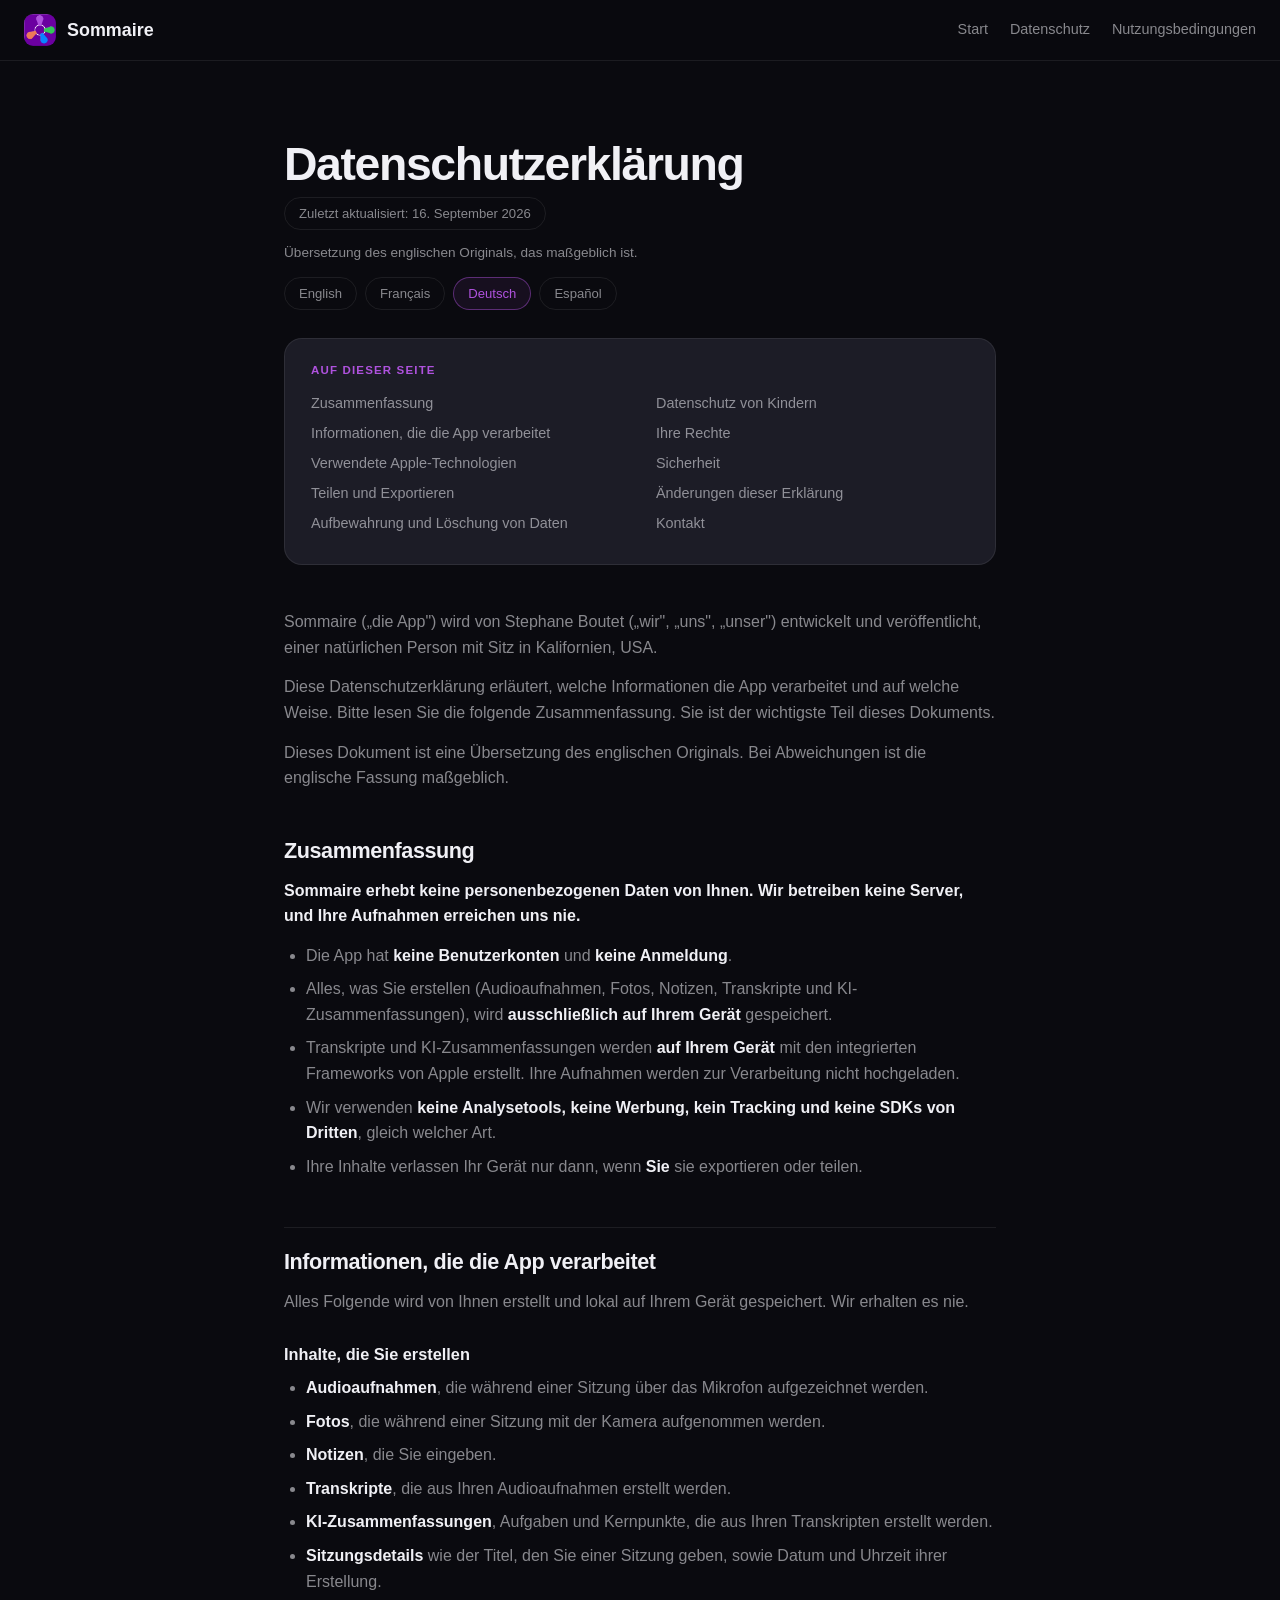
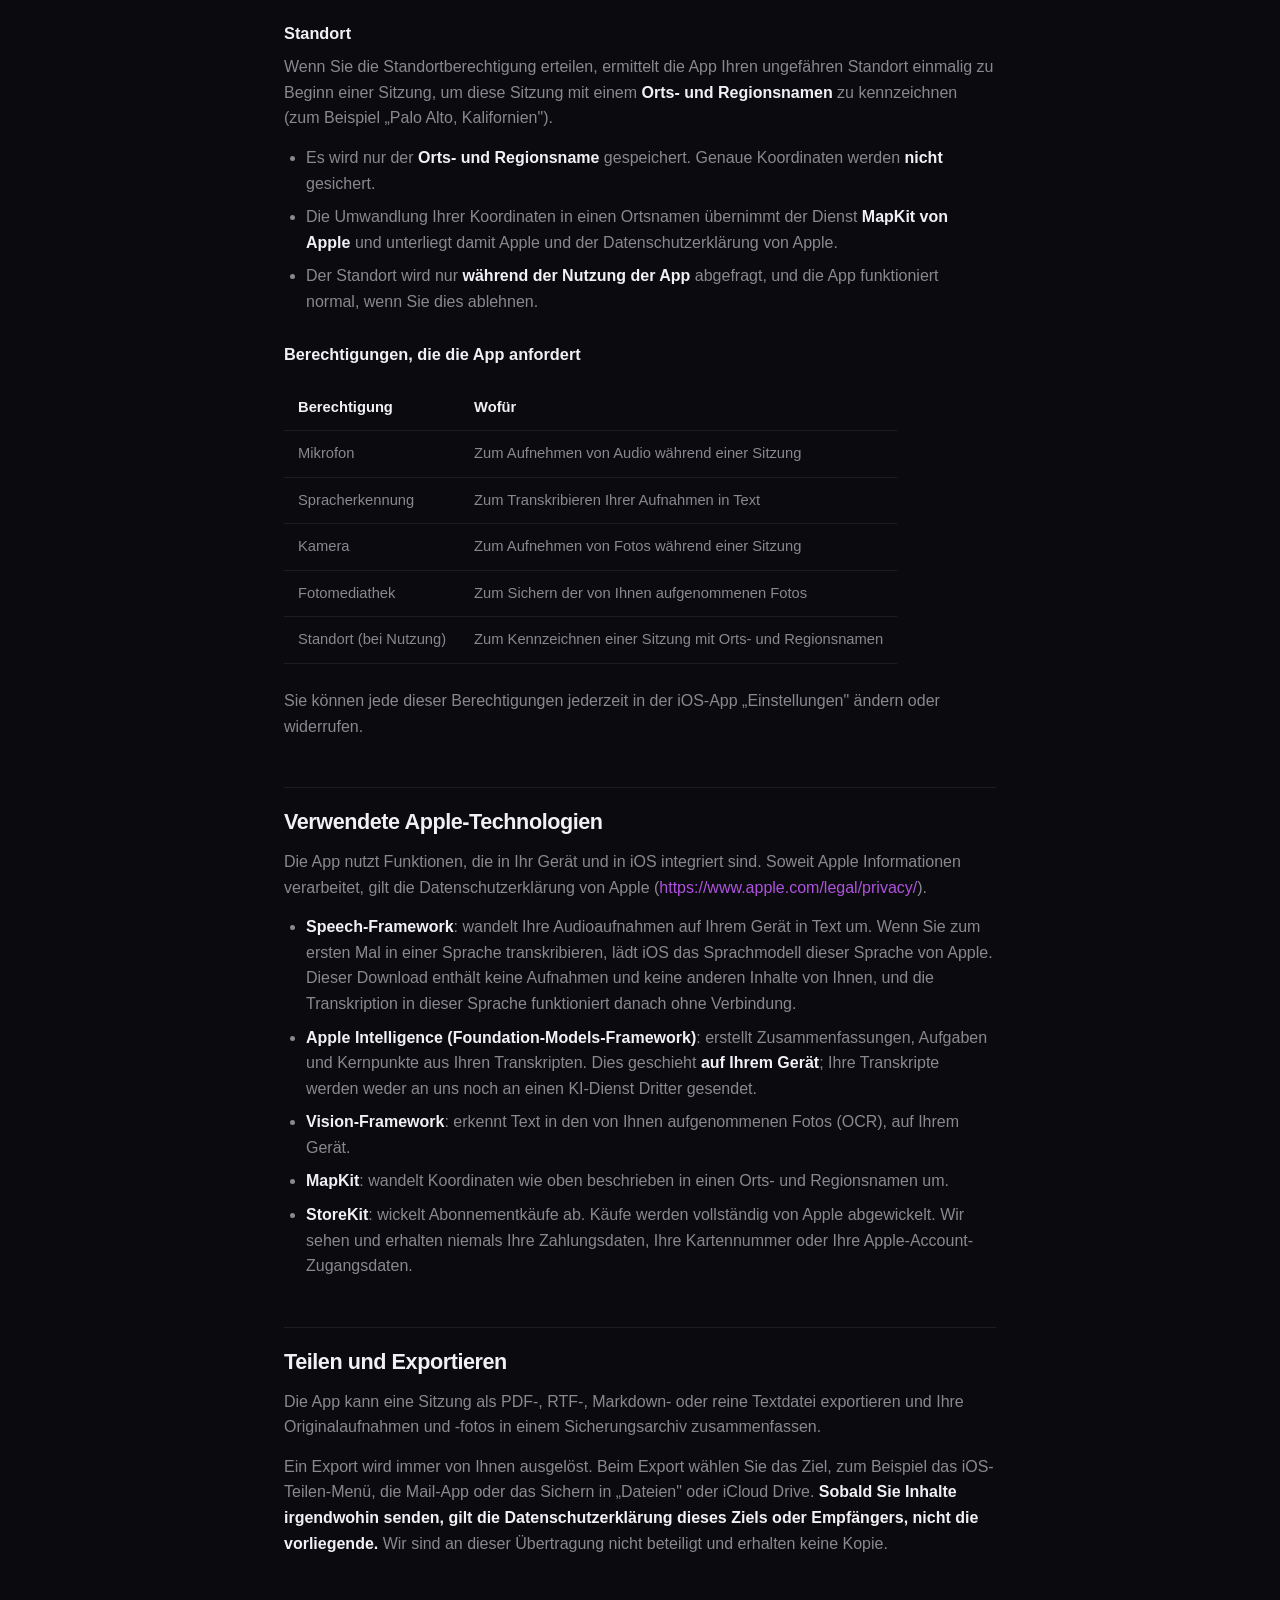
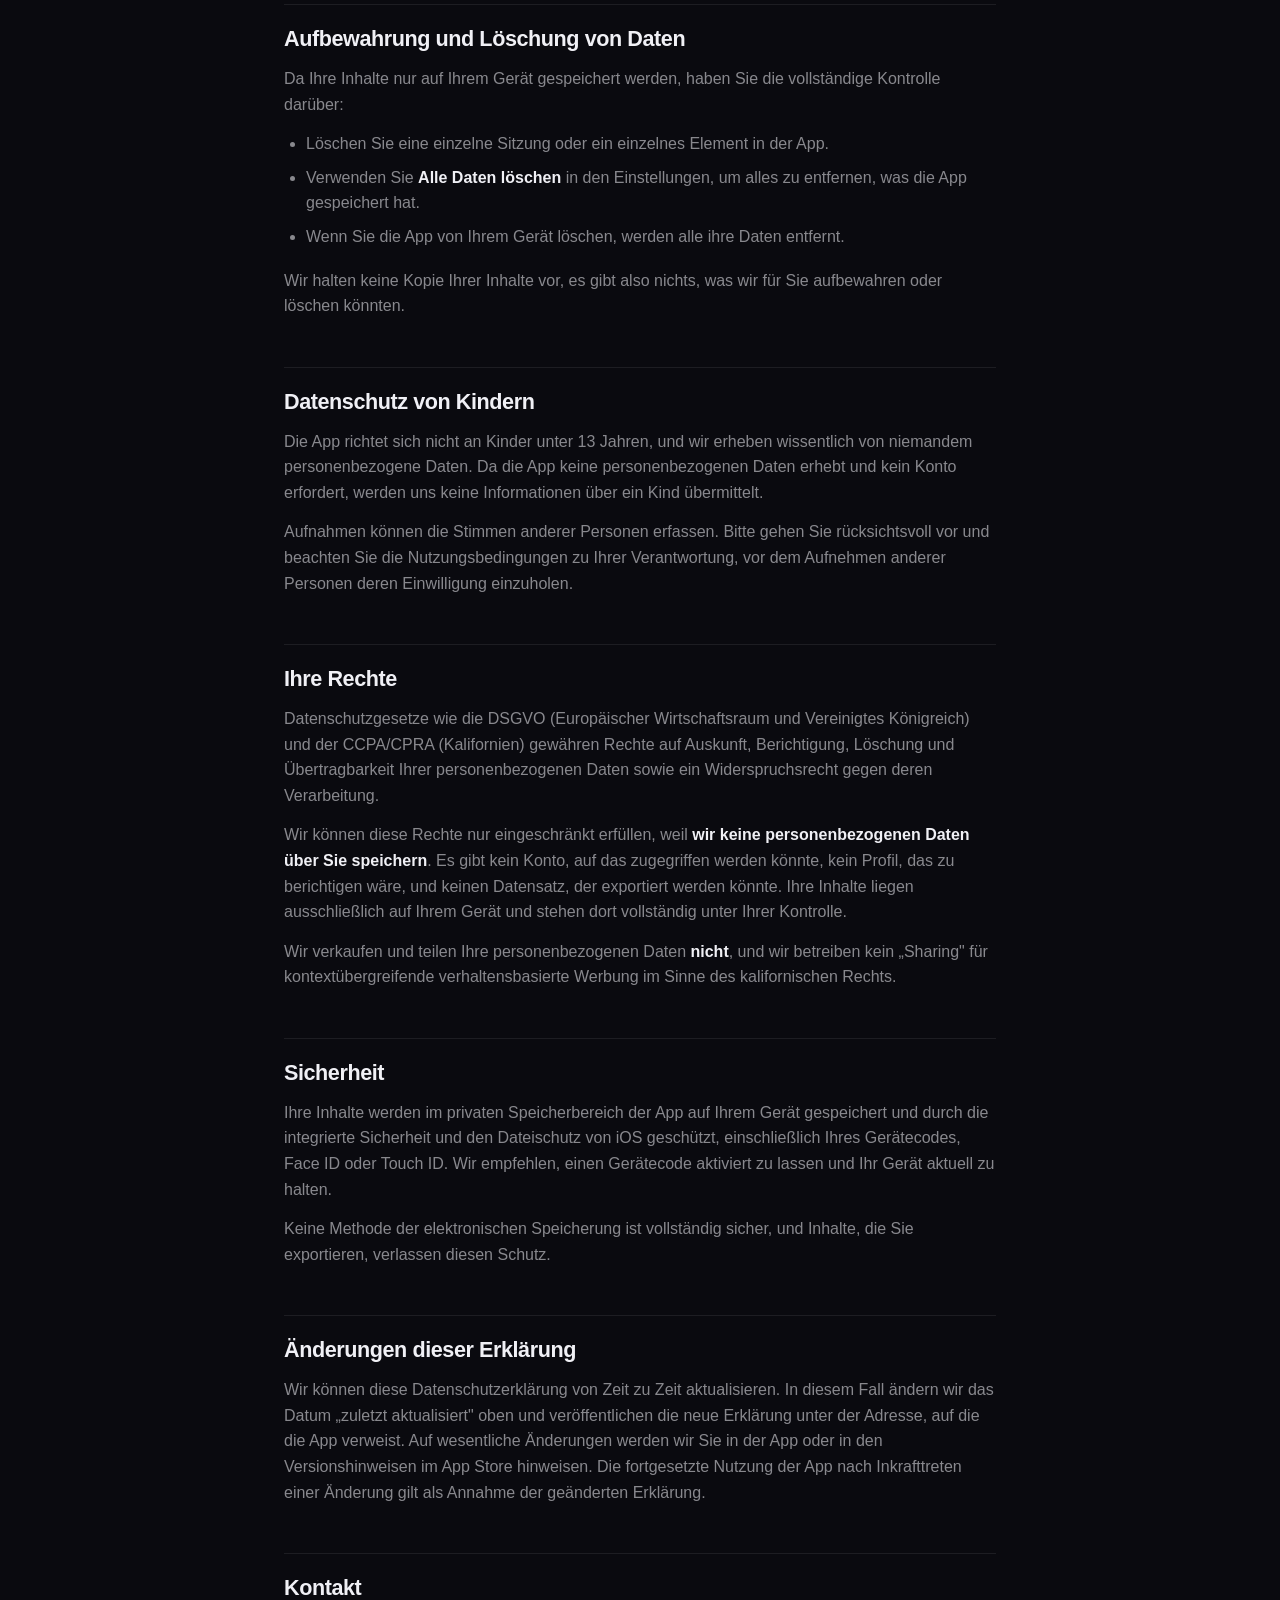
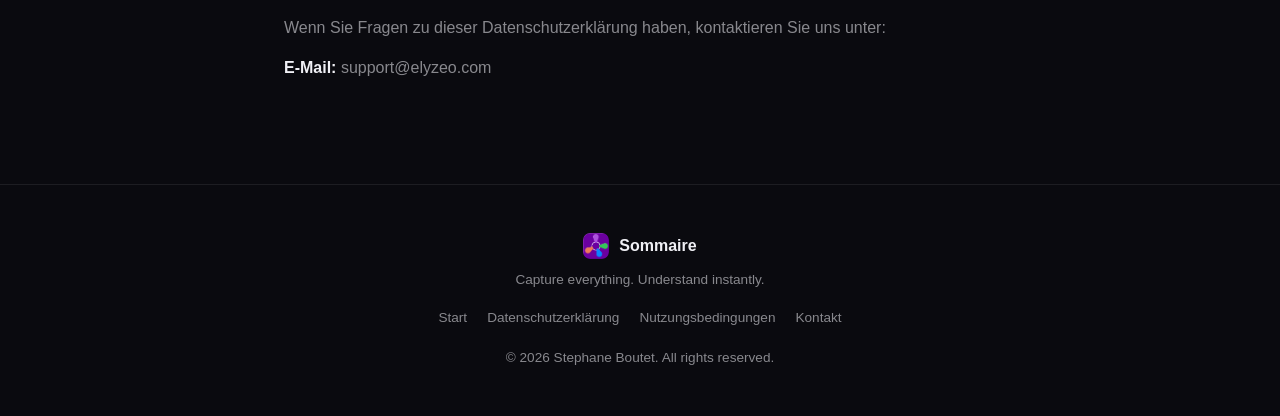
==== privacy-de.html @ 69702134 "Update legal documents Add en, de, es and fr languages for legal documents (terms and privacy policy" ====
<!DOCTYPE html>
<html lang="de">
<head>
  <meta charset="UTF-8" />
  <meta name="viewport" content="width=device-width, initial-scale=1.0" />
  <meta name="robots" content="index, follow" />
  <title>Datenschutzerklärung | Sommaire</title>
  <meta name="description" content="Wie Sommaire mit Ihren Daten umgeht: Alles bleibt auf Ihrem Gerät." />
  <link rel="icon" type="image/png" href="assets/favicon.png" />
  <link rel="apple-touch-icon" href="assets/sommaire-icon-180.png" />
  <link rel="stylesheet" href="styles.css" />
</head>
<body>

<nav class="site-nav">
  <a class="nav-logo" href="index.html">
    <img src="assets/sommaire-icon.png" alt="" />
    Sommaire
  </a>
  <div class="nav-links">
    <a href="index.html">Start</a>
    <a href="privacy-de.html">Datenschutz</a>
    <a href="terms-de.html">Nutzungsbedingungen</a>
  </div>
</nav>

<main class="legal">
  <div class="container-narrow">
    <h1>Datenschutzerklärung</h1>
    <span class="updated">Zuletzt aktualisiert: 16. September 2026</span>
    <p class="legal-governs">Übersetzung des englischen Originals, das maßgeblich ist.</p>
    <nav class="legal-languages" aria-label="Language">
      <a href="privacy.html" lang="en">English</a>
      <a href="privacy-fr.html" lang="fr">Français</a>
      <a href="privacy-de.html" lang="de" aria-current="true">Deutsch</a>
      <a href="privacy-es.html" lang="es">Español</a>
    </nav>
    <nav class="legal-toc" aria-label="Auf dieser Seite">
      <div>Auf dieser Seite</div>
      <ul>
        <li><a href="#zusammenfassung">Zusammenfassung</a></li>
        <li><a href="#informationen-die-die-app-verarbeitet">Informationen, die die App verarbeitet</a></li>
        <li><a href="#verwendete-apple-technologien">Verwendete Apple-Technologien</a></li>
        <li><a href="#teilen-und-exportieren">Teilen und Exportieren</a></li>
        <li><a href="#aufbewahrung-und-loschung-von-daten">Aufbewahrung und Löschung von Daten</a></li>
        <li><a href="#datenschutz-von-kindern">Datenschutz von Kindern</a></li>
        <li><a href="#ihre-rechte">Ihre Rechte</a></li>
        <li><a href="#sicherheit">Sicherheit</a></li>
        <li><a href="#anderungen-dieser-erklarung">Änderungen dieser Erklärung</a></li>
        <li><a href="#kontakt">Kontakt</a></li>
      </ul>
    </nav>
<p>Sommaire („die App&quot;) wird von Stephane Boutet („wir&quot;, „uns&quot;, „unser&quot;) entwickelt und veröffentlicht, einer natürlichen Person mit Sitz in Kalifornien, USA.</p>
<p>Diese Datenschutzerklärung erläutert, welche Informationen die App verarbeitet und auf welche Weise. Bitte lesen Sie die folgende Zusammenfassung. Sie ist der wichtigste Teil dieses Dokuments.</p>
<p>Dieses Dokument ist eine Übersetzung des englischen Originals. Bei Abweichungen ist die englische Fassung maßgeblich.</p>
<h2 id="zusammenfassung">Zusammenfassung</h2>
<p><strong>Sommaire erhebt keine personenbezogenen Daten von Ihnen. Wir betreiben keine Server, und Ihre Aufnahmen erreichen uns nie.</strong></p>
<ul><li>Die App hat <strong>keine Benutzerkonten</strong> und <strong>keine Anmeldung</strong>.</li><li>Alles, was Sie erstellen (Audioaufnahmen, Fotos, Notizen, Transkripte und KI-Zusammenfassungen), wird <strong>ausschließlich auf Ihrem Gerät</strong> gespeichert.</li><li>Transkripte und KI-Zusammenfassungen werden <strong>auf Ihrem Gerät</strong> mit den integrierten Frameworks von Apple erstellt. Ihre Aufnahmen werden zur Verarbeitung nicht hochgeladen.</li><li>Wir verwenden <strong>keine Analysetools, keine Werbung, kein Tracking und keine SDKs von Dritten</strong>, gleich welcher Art.</li><li>Ihre Inhalte verlassen Ihr Gerät nur dann, wenn <strong>Sie</strong> sie exportieren oder teilen.</li></ul>
<h2 id="informationen-die-die-app-verarbeitet">Informationen, die die App verarbeitet</h2>
<p>Alles Folgende wird von Ihnen erstellt und lokal auf Ihrem Gerät gespeichert. Wir erhalten es nie.</p>
<h3>Inhalte, die Sie erstellen</h3>
<ul><li><strong>Audioaufnahmen</strong>, die während einer Sitzung über das Mikrofon aufgezeichnet werden.</li><li><strong>Fotos</strong>, die während einer Sitzung mit der Kamera aufgenommen werden.</li><li><strong>Notizen</strong>, die Sie eingeben.</li><li><strong>Transkripte</strong>, die aus Ihren Audioaufnahmen erstellt werden.</li><li><strong>KI-Zusammenfassungen</strong>, Aufgaben und Kernpunkte, die aus Ihren Transkripten erstellt werden.</li><li><strong>Sitzungsdetails</strong> wie der Titel, den Sie einer Sitzung geben, sowie Datum und Uhrzeit ihrer Erstellung.</li></ul>
<h3>Standort</h3>
<p>Wenn Sie die Standortberechtigung erteilen, ermittelt die App Ihren ungefähren Standort einmalig zu Beginn einer Sitzung, um diese Sitzung mit einem <strong>Orts- und Regionsnamen</strong> zu kennzeichnen (zum Beispiel „Palo Alto, Kalifornien&quot;).</p>
<ul><li>Es wird nur der <strong>Orts- und Regionsname</strong> gespeichert. Genaue Koordinaten werden <strong>nicht</strong> gesichert.</li><li>Die Umwandlung Ihrer Koordinaten in einen Ortsnamen übernimmt der Dienst <strong>MapKit von Apple</strong> und unterliegt damit Apple und der Datenschutzerklärung von Apple.</li><li>Der Standort wird nur <strong>während der Nutzung der App</strong> abgefragt, und die App funktioniert normal, wenn Sie dies ablehnen.</li></ul>
<h3>Berechtigungen, die die App anfordert</h3>
<table><thead><tr><th>Berechtigung</th><th>Wofür</th></tr></thead><tbody><tr><td>Mikrofon</td><td>Zum Aufnehmen von Audio während einer Sitzung</td></tr><tr><td>Spracherkennung</td><td>Zum Transkribieren Ihrer Aufnahmen in Text</td></tr><tr><td>Kamera</td><td>Zum Aufnehmen von Fotos während einer Sitzung</td></tr><tr><td>Fotomediathek</td><td>Zum Sichern der von Ihnen aufgenommenen Fotos</td></tr><tr><td>Standort (bei Nutzung)</td><td>Zum Kennzeichnen einer Sitzung mit Orts- und Regionsnamen</td></tr></tbody></table>
<p>Sie können jede dieser Berechtigungen jederzeit in der iOS-App „Einstellungen&quot; ändern oder widerrufen.</p>
<h2 id="verwendete-apple-technologien">Verwendete Apple-Technologien</h2>
<p>Die App nutzt Funktionen, die in Ihr Gerät und in iOS integriert sind. Soweit Apple Informationen verarbeitet, gilt die Datenschutzerklärung von Apple (<a href="https://www.apple.com/legal/privacy/" rel="noopener">https://www.apple.com/legal/privacy/</a>).</p>
<ul><li><strong>Speech-Framework</strong>: wandelt Ihre Audioaufnahmen auf Ihrem Gerät in Text um. Wenn Sie zum ersten Mal in einer Sprache transkribieren, lädt iOS das Sprachmodell dieser Sprache von Apple. Dieser Download enthält keine Aufnahmen und keine anderen Inhalte von Ihnen, und die Transkription in dieser Sprache funktioniert danach ohne Verbindung.</li><li><strong>Apple Intelligence (Foundation-Models-Framework)</strong>: erstellt Zusammenfassungen, Aufgaben und Kernpunkte aus Ihren Transkripten. Dies geschieht <strong>auf Ihrem Gerät</strong>; Ihre Transkripte werden weder an uns noch an einen KI-Dienst Dritter gesendet.</li><li><strong>Vision-Framework</strong>: erkennt Text in den von Ihnen aufgenommenen Fotos (OCR), auf Ihrem Gerät.</li><li><strong>MapKit</strong>: wandelt Koordinaten wie oben beschrieben in einen Orts- und Regionsnamen um.</li><li><strong>StoreKit</strong>: wickelt Abonnementkäufe ab. Käufe werden vollständig von Apple abgewickelt. Wir sehen und erhalten niemals Ihre Zahlungsdaten, Ihre Kartennummer oder Ihre Apple-Account-Zugangsdaten.</li></ul>
<h2 id="teilen-und-exportieren">Teilen und Exportieren</h2>
<p>Die App kann eine Sitzung als PDF-, RTF-, Markdown- oder reine Textdatei exportieren und Ihre Originalaufnahmen und -fotos in einem Sicherungsarchiv zusammenfassen.</p>
<p>Ein Export wird immer von Ihnen ausgelöst. Beim Export wählen Sie das Ziel, zum Beispiel das iOS-Teilen-Menü, die Mail-App oder das Sichern in „Dateien&quot; oder iCloud Drive. <strong>Sobald Sie Inhalte irgendwohin senden, gilt die Datenschutzerklärung dieses Ziels oder Empfängers, nicht die vorliegende.</strong> Wir sind an dieser Übertragung nicht beteiligt und erhalten keine Kopie.</p>
<h2 id="aufbewahrung-und-loschung-von-daten">Aufbewahrung und Löschung von Daten</h2>
<p>Da Ihre Inhalte nur auf Ihrem Gerät gespeichert werden, haben Sie die vollständige Kontrolle darüber:</p>
<ul><li>Löschen Sie eine einzelne Sitzung oder ein einzelnes Element in der App.</li><li>Verwenden Sie <strong>Alle Daten löschen</strong> in den Einstellungen, um alles zu entfernen, was die App gespeichert hat.</li><li>Wenn Sie die App von Ihrem Gerät löschen, werden alle ihre Daten entfernt.</li></ul>
<p>Wir halten keine Kopie Ihrer Inhalte vor, es gibt also nichts, was wir für Sie aufbewahren oder löschen könnten.</p>
<h2 id="datenschutz-von-kindern">Datenschutz von Kindern</h2>
<p>Die App richtet sich nicht an Kinder unter 13 Jahren, und wir erheben wissentlich von niemandem personenbezogene Daten. Da die App keine personenbezogenen Daten erhebt und kein Konto erfordert, werden uns keine Informationen über ein Kind übermittelt.</p>
<p>Aufnahmen können die Stimmen anderer Personen erfassen. Bitte gehen Sie rücksichtsvoll vor und beachten Sie die Nutzungsbedingungen zu Ihrer Verantwortung, vor dem Aufnehmen anderer Personen deren Einwilligung einzuholen.</p>
<h2 id="ihre-rechte">Ihre Rechte</h2>
<p>Datenschutzgesetze wie die DSGVO (Europäischer Wirtschaftsraum und Vereinigtes Königreich) und der CCPA/CPRA (Kalifornien) gewähren Rechte auf Auskunft, Berichtigung, Löschung und Übertragbarkeit Ihrer personenbezogenen Daten sowie ein Widerspruchsrecht gegen deren Verarbeitung.</p>
<p>Wir können diese Rechte nur eingeschränkt erfüllen, weil <strong>wir keine personenbezogenen Daten über Sie speichern</strong>. Es gibt kein Konto, auf das zugegriffen werden könnte, kein Profil, das zu berichtigen wäre, und keinen Datensatz, der exportiert werden könnte. Ihre Inhalte liegen ausschließlich auf Ihrem Gerät und stehen dort vollständig unter Ihrer Kontrolle.</p>
<p>Wir verkaufen und teilen Ihre personenbezogenen Daten <strong>nicht</strong>, und wir betreiben kein „Sharing&quot; für kontextübergreifende verhaltensbasierte Werbung im Sinne des kalifornischen Rechts.</p>
<h2 id="sicherheit">Sicherheit</h2>
<p>Ihre Inhalte werden im privaten Speicherbereich der App auf Ihrem Gerät gespeichert und durch die integrierte Sicherheit und den Dateischutz von iOS geschützt, einschließlich Ihres Gerätecodes, Face ID oder Touch ID. Wir empfehlen, einen Gerätecode aktiviert zu lassen und Ihr Gerät aktuell zu halten.</p>
<p>Keine Methode der elektronischen Speicherung ist vollständig sicher, und Inhalte, die Sie exportieren, verlassen diesen Schutz.</p>
<h2 id="anderungen-dieser-erklarung">Änderungen dieser Erklärung</h2>
<p>Wir können diese Datenschutzerklärung von Zeit zu Zeit aktualisieren. In diesem Fall ändern wir das Datum „zuletzt aktualisiert&quot; oben und veröffentlichen die neue Erklärung unter der Adresse, auf die die App verweist. Auf wesentliche Änderungen werden wir Sie in der App oder in den Versionshinweisen im App Store hinweisen. Die fortgesetzte Nutzung der App nach Inkrafttreten einer Änderung gilt als Annahme der geänderten Erklärung.</p>
<h2 id="kontakt">Kontakt</h2>
<p>Wenn Sie Fragen zu dieser Datenschutzerklärung haben, kontaktieren Sie uns unter:</p>
<p><strong>E-Mail:</strong> support@elyzeo.com</p>
  </div>
</main>

<footer>
  <a class="footer-logo" href="index.html">
    <img src="assets/sommaire-icon.png" alt="" />
    Sommaire
  </a>
  <p>Capture everything. Understand instantly.</p>
  <div class="footer-links">
    <a href="index.html">Start</a>
    <a href="privacy-de.html">Datenschutzerklärung</a>
    <a href="terms-de.html">Nutzungsbedingungen</a>
    <a href="mailto:support@elyzeo.com">Kontakt</a>
  </div>
  <p style="margin-top:18px;">© 2026 Stephane Boutet. All rights reserved.</p>
</footer>

</body>
</html>
---- styles.css ----
/* ─── Sommaire shared styles ─────────────────────────────────
   Palette matches the app's artifact colours, which are also the
   four petals in the app icon.
   ───────────────────────────────────────────────────────────── */
*, *::before, *::after { box-sizing: border-box; margin: 0; padding: 0; }

:root {
  --summary:  #AF52DE;
  --audio:    #0A84FF;
  --photo:    #34C759;
  --note:     #EE7A59;
  --bg:       #0a0a0f;
  --surface:  #13131a;
  --card:     #1c1c26;
  --border:   rgba(255,255,255,0.08);
  --text:     #f0f0f5;
  --muted:    rgba(240,240,245,0.55);
  --radius:   18px;
  --font:     -apple-system, BlinkMacSystemFont, "SF Pro Display", "Segoe UI", Roboto, sans-serif;
}

html { scroll-behavior: smooth; }
body {
  font-family: var(--font);
  background: var(--bg);
  color: var(--text);
  line-height: 1.6;
  overflow-x: hidden;
  -webkit-font-smoothing: antialiased;
}
a { color: var(--summary); text-decoration: none; }
a:hover { text-decoration: underline; }
img { max-width: 100%; display: block; }

.serif { font-family: Georgia, "Times New Roman", serif; }
h1 { font-size: clamp(2.6rem, 6vw, 4.6rem); font-weight: 700; letter-spacing: -0.03em; line-height: 1.05; }
h2 { font-size: clamp(1.8rem, 3.5vw, 2.6rem); font-weight: 700; letter-spacing: -0.02em; line-height: 1.15; }
h3 { font-size: 1.12rem; font-weight: 600; }
p  { color: var(--muted); }

.container { max-width: 1100px; margin: 0 auto; padding: 0 24px; }
.container-narrow { max-width: 760px; margin: 0 auto; padding: 0 24px; }
section { padding: 96px 0; }

.grad {
  background: linear-gradient(135deg, var(--summary), #e879f9);
  -webkit-background-clip: text;
  -webkit-text-fill-color: transparent;
  background-clip: text;
}

/* ─── Nav ──────────────────────────────────────────────────── */
/* Class-scoped, not a bare `nav` selector: the legal pages' table of
   contents is also a <nav>, and a bare selector pinned it over the header. */
.site-nav {
  position: fixed; top: 0; left: 0; right: 0; z-index: 100;
  padding: 14px 24px;
  display: flex; align-items: center; justify-content: space-between;
  background: rgba(10,10,15,0.75);
  backdrop-filter: blur(20px);
  -webkit-backdrop-filter: blur(20px);
  border-bottom: 1px solid var(--border);
}
.nav-logo {
  display: flex; align-items: center; gap: 11px;
  font-size: 1.12rem; font-weight: 700; color: var(--text);
}
.nav-logo:hover { text-decoration: none; }
.nav-logo img { width: 32px; height: 32px; border-radius: 9px; }
.nav-links { display: flex; align-items: center; gap: 22px; font-size: 0.9rem; }
.nav-links a { color: var(--muted); }
.nav-links a:hover { color: var(--text); text-decoration: none; }
@media (max-width: 560px) { .nav-links a.hide-sm { display: none; } }
/* The legal pages carry their nav labels in the reader's language, and "Confidentialité"
   or "Nutzungsbedingungen" overran the logo on a phone. Let the row give way instead. */
@media (max-width: 560px) {
  .site-nav { padding: 12px 16px; gap: 12px; }
  .nav-logo { flex-shrink: 0; font-size: 1rem; gap: 8px; }
  .nav-logo img { width: 26px; height: 26px; }
  .nav-links { gap: 14px; font-size: 0.82rem; flex-wrap: wrap; justify-content: flex-end; }
}
@media (max-width: 380px) {
  .nav-logo span, .nav-logo { font-size: 0.94rem; }
  .nav-links { gap: 10px; font-size: 0.78rem; }
}

/* ─── Buttons ──────────────────────────────────────────────── */
.btn {
  display: inline-flex; align-items: center; gap: 8px;
  padding: 14px 28px; border-radius: 14px;
  font-size: 0.95rem; font-weight: 600; cursor: pointer;
  border: none; transition: transform 0.15s, opacity 0.15s;
}
.btn:hover { transform: translateY(-2px); opacity: 0.92; text-decoration: none; }
.btn-primary { background: linear-gradient(135deg, var(--summary), #e879f9); color: #fff; }
.btn-secondary { background: transparent; color: var(--text); border: 1px solid var(--border); }

.section-label {
  font-size: 0.75rem; font-weight: 700; text-transform: uppercase;
  letter-spacing: 0.12em; color: var(--summary); margin-bottom: 14px;
}
.section-intro { max-width: 560px; }

/* ─── Footer ───────────────────────────────────────────────── */
footer {
  border-top: 1px solid var(--border);
  padding: 48px 24px; text-align: center;
  color: var(--muted); font-size: 0.85rem;
}
footer .footer-logo {
  display: inline-flex; align-items: center; gap: 10px;
  font-size: 1rem; font-weight: 700; color: var(--text); margin-bottom: 10px;
}
footer .footer-logo img { width: 26px; height: 26px; border-radius: 7px; }
.footer-links { display: flex; gap: 20px; justify-content: center; flex-wrap: wrap; margin-top: 16px; }
.footer-links a { color: var(--muted); }
.footer-links a:hover { color: var(--text); }

/* ─── Scroll fade-in ───────────────────────────────────────── */
/* Scoped to .js so that without JavaScript every section is simply visible,
   rather than a page of invisible content. */
.js .fade-up { opacity: 0; transform: translateY(26px); transition: opacity 0.6s ease, transform 0.6s ease; }
.js .fade-up.visible { opacity: 1; transform: translateY(0); }
@media (prefers-reduced-motion: reduce) {
  .js .fade-up { opacity: 1; transform: none; transition: none; }
  html { scroll-behavior: auto; }
}

/* ─── Legal pages ──────────────────────────────────────────── */
.legal { padding: 140px 0 90px; }
.legal h1 { font-size: clamp(2rem, 4vw, 2.9rem); margin-bottom: 8px; }
.legal .updated {
  display: inline-block; font-size: 0.82rem; color: var(--muted);
  border: 1px solid var(--border); border-radius: 20px;
  padding: 5px 14px; margin-bottom: 40px;
}
.legal h2 {
  font-size: 1.35rem; margin: 48px 0 14px;
  padding-top: 22px; border-top: 1px solid var(--border);
}
.legal h2:first-of-type { border-top: none; padding-top: 0; }
.legal h3 { font-size: 1.02rem; margin: 26px 0 8px; color: var(--text); }
.legal p { margin-bottom: 14px; }
.legal ul { margin: 0 0 18px 22px; }
.legal li { color: var(--muted); margin-bottom: 8px; }
.legal strong { color: var(--text); font-weight: 600; }
.legal table {
  width: 100%; border-collapse: collapse; margin: 18px 0 24px;
  font-size: 0.92rem; display: block; overflow-x: auto;
}
.legal th, .legal td {
  text-align: left; padding: 11px 14px;
  border-bottom: 1px solid var(--border);
}
.legal th { color: var(--text); font-weight: 600; white-space: nowrap; }
.legal td { color: var(--muted); }
.legal-toc {
  background: var(--card); border: 1px solid var(--border);
  border-radius: var(--radius); padding: 22px 26px; margin-bottom: 44px;
}
.legal-toc div {
  font-size: 0.72rem; font-weight: 700; text-transform: uppercase;
  letter-spacing: 0.1em; color: var(--summary); margin-bottom: 12px;
}
.legal-toc ul { list-style: none; margin: 0; columns: 2; column-gap: 32px; }
@media (max-width: 620px) { .legal-toc ul { columns: 1; } }
.legal-toc li { margin-bottom: 7px; font-size: 0.9rem; }
.legal-toc a { color: var(--muted); }
.legal-toc a:hover { color: var(--text); }
.footer-legal-langs { font-size: 0.82rem; color: var(--muted); margin-top: 14px; }
.legal-languages { display: flex; flex-wrap: wrap; gap: 8px; margin-bottom: 28px; }
.legal-languages a {
  font-size: 0.82rem; color: var(--muted);
  border: 1px solid var(--border); border-radius: 20px; padding: 5px 14px;
}
.legal-languages a:hover { color: var(--text); border-color: rgba(175,82,222,0.4); }
.legal-languages a[aria-current="true"] {
  color: var(--summary); border-color: rgba(175,82,222,0.45);
  background: rgba(175,82,222,0.08);
}
.legal-governs { font-size: 0.85rem; color: var(--muted); margin: -28px 0 22px; }
.legal-note {
  background: rgba(175,82,222,0.08);
  border: 1px solid rgba(175,82,222,0.22);
  border-radius: var(--radius);
  padding: 20px 24px; margin: 26px 0;
}
.legal-note p:last-child { margin-bottom: 0; }
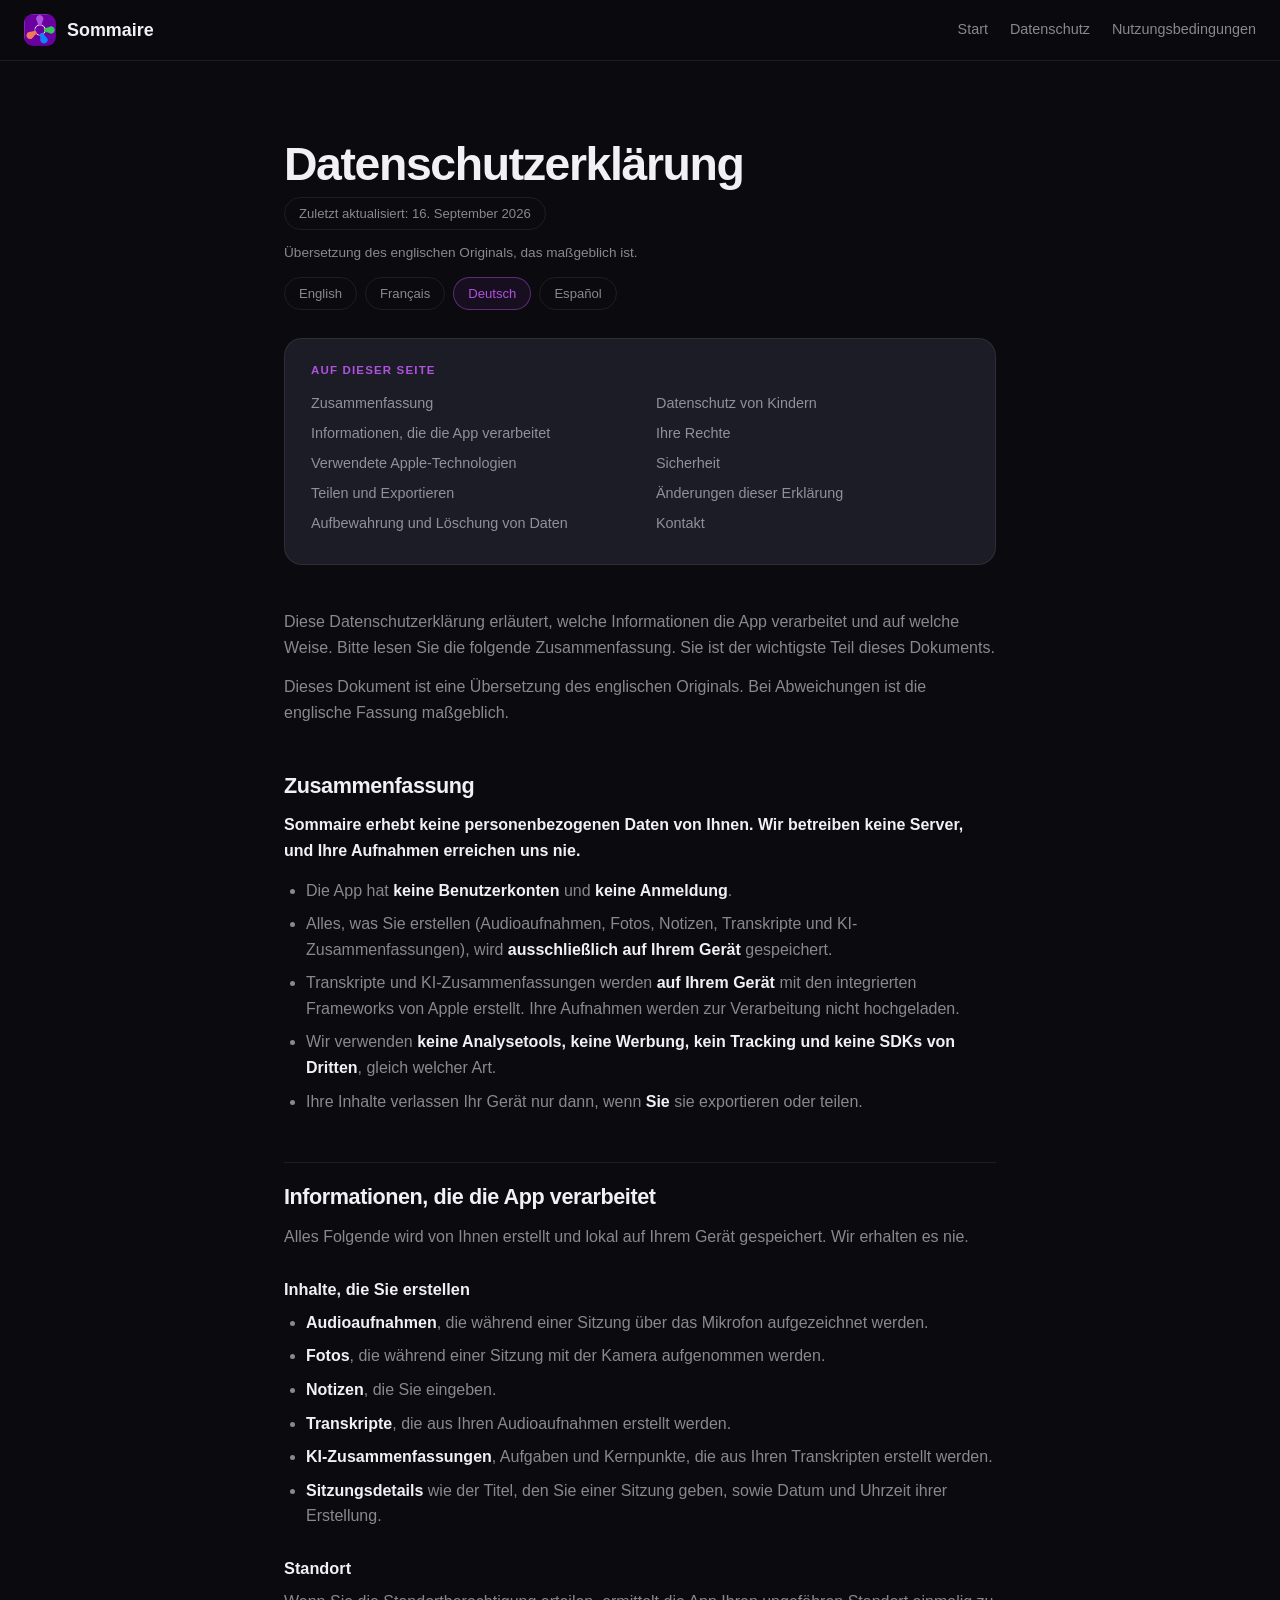
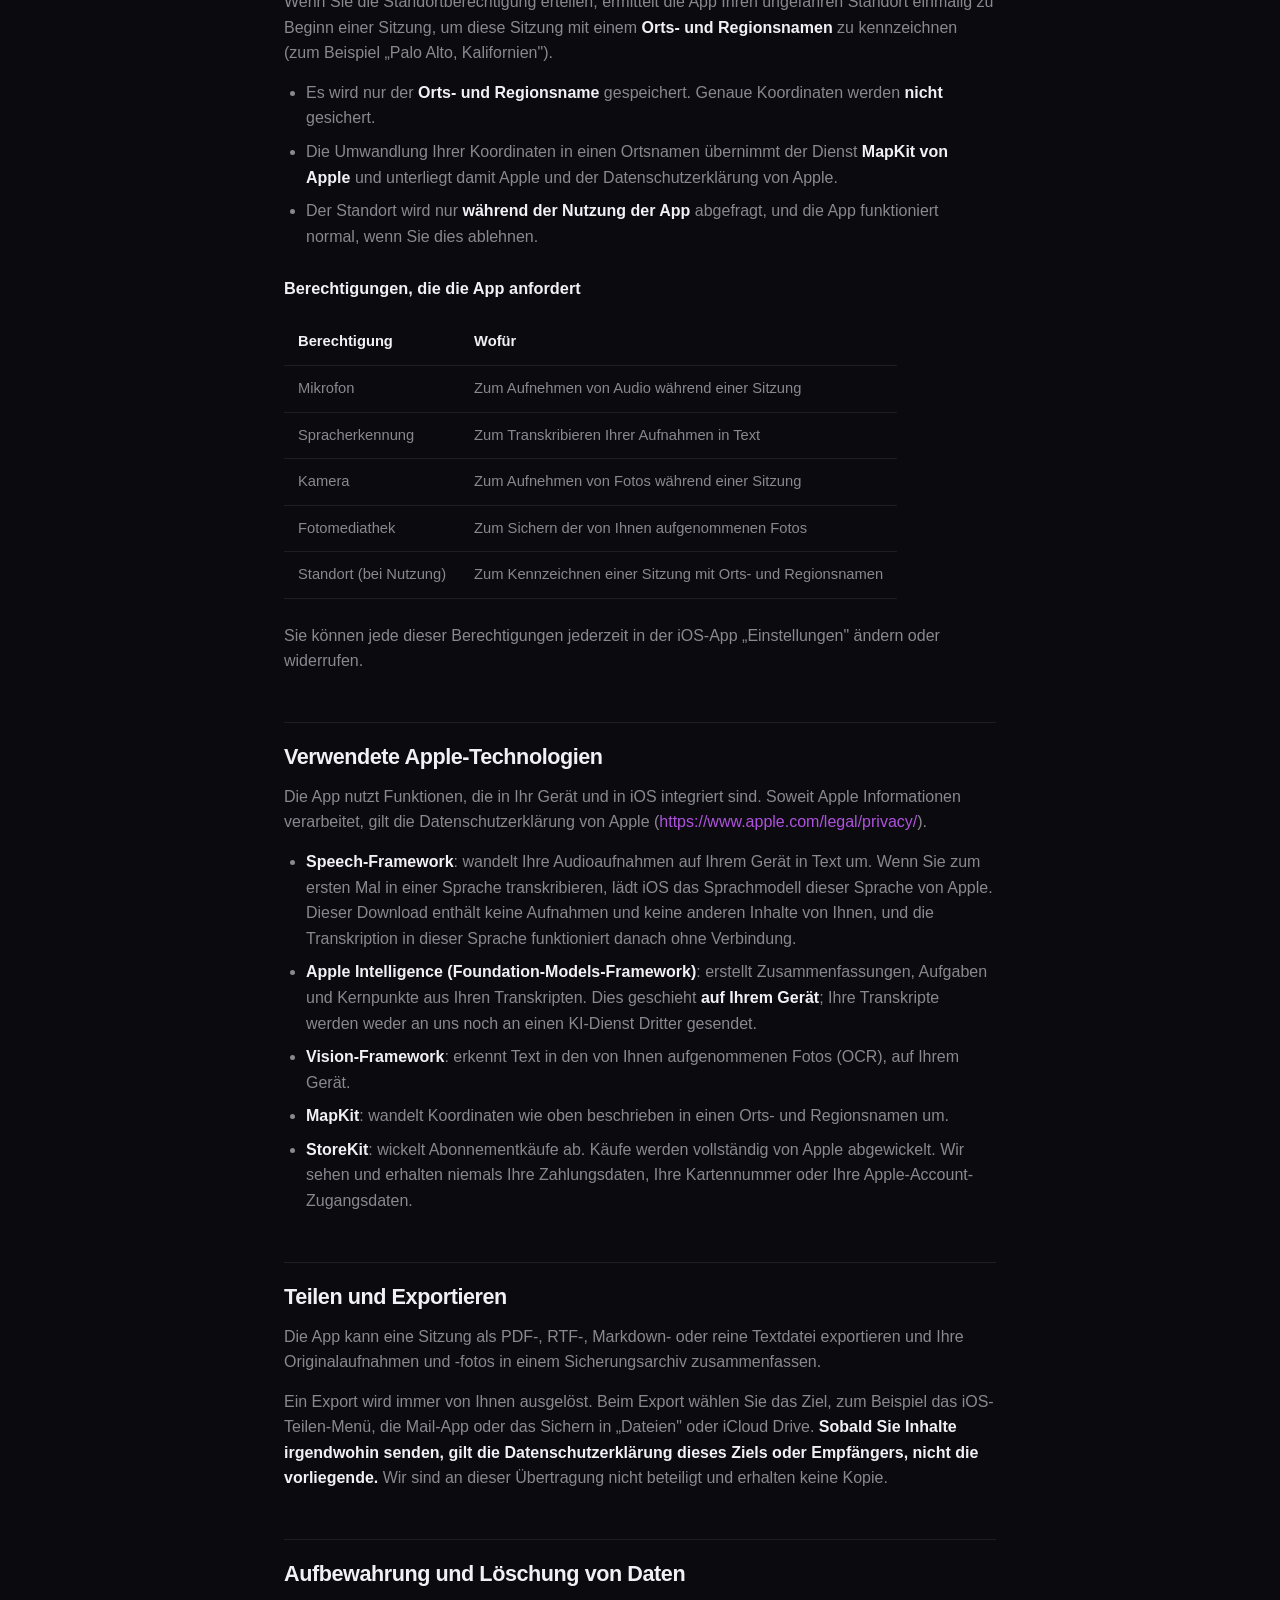
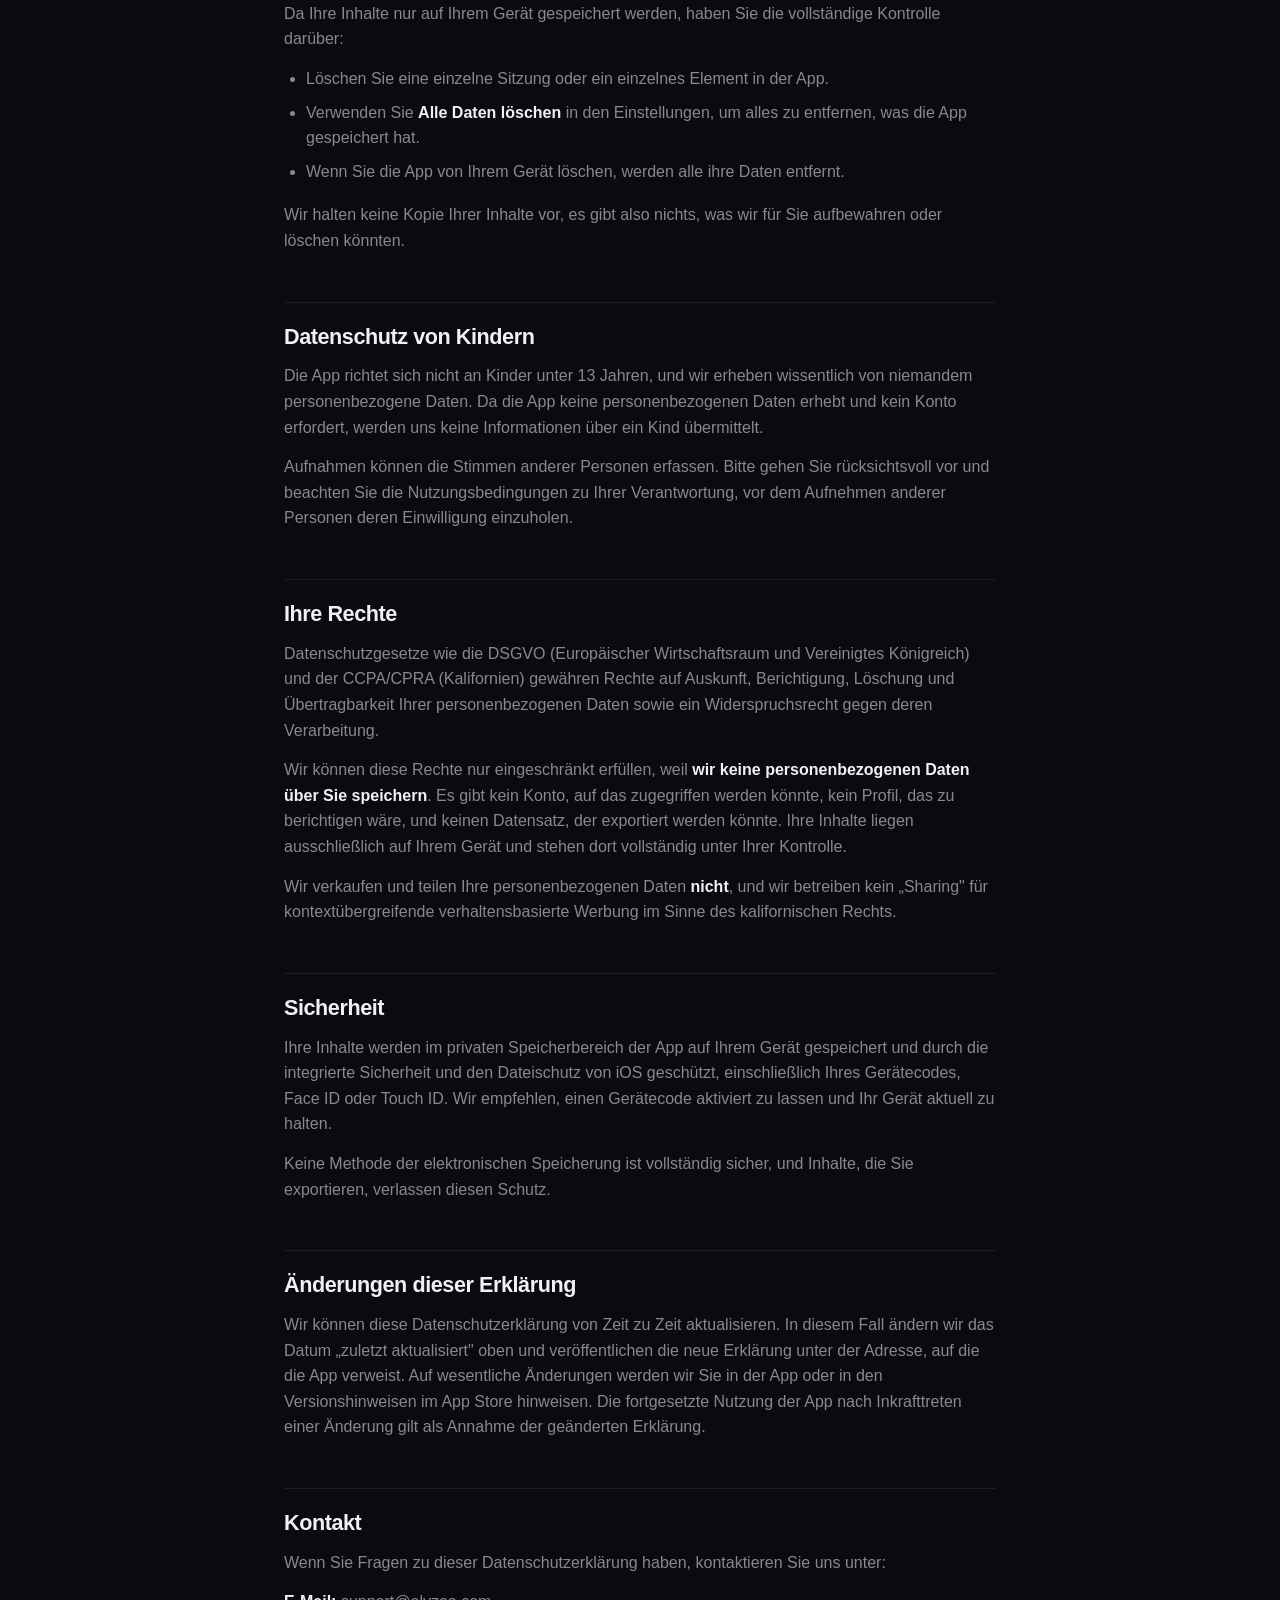
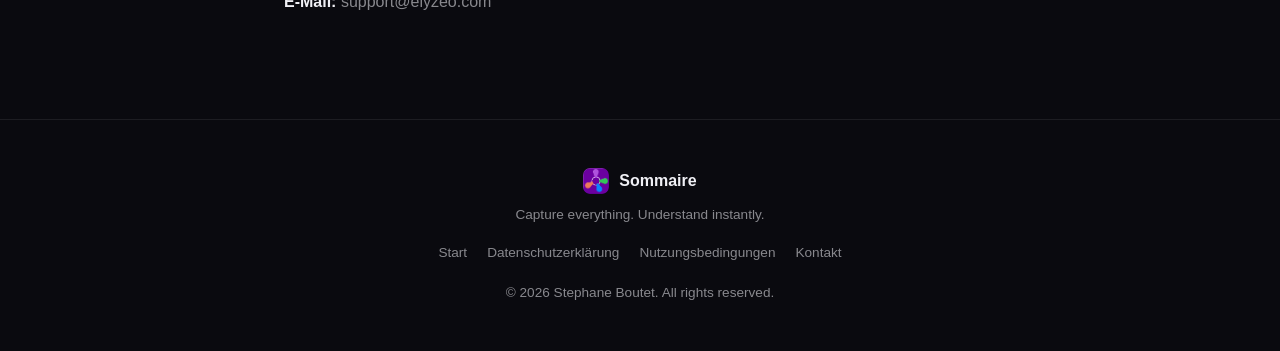
==== commit 790c3111: "Update privacy-de.html wrong name written" ====
--- a/privacy-de.html
+++ b/privacy-de.html
@@ -50,7 +50,6 @@
         <li><a href="#kontakt">Kontakt</a></li>
       </ul>
     </nav>
-<p>Sommaire („die App&quot;) wird von Stephane Boutet („wir&quot;, „uns&quot;, „unser&quot;) entwickelt und veröffentlicht, einer natürlichen Person mit Sitz in Kalifornien, USA.</p>
 <p>Diese Datenschutzerklärung erläutert, welche Informationen die App verarbeitet und auf welche Weise. Bitte lesen Sie die folgende Zusammenfassung. Sie ist der wichtigste Teil dieses Dokuments.</p>
 <p>Dieses Dokument ist eine Übersetzung des englischen Originals. Bei Abweichungen ist die englische Fassung maßgeblich.</p>
 <h2 id="zusammenfassung">Zusammenfassung</h2>
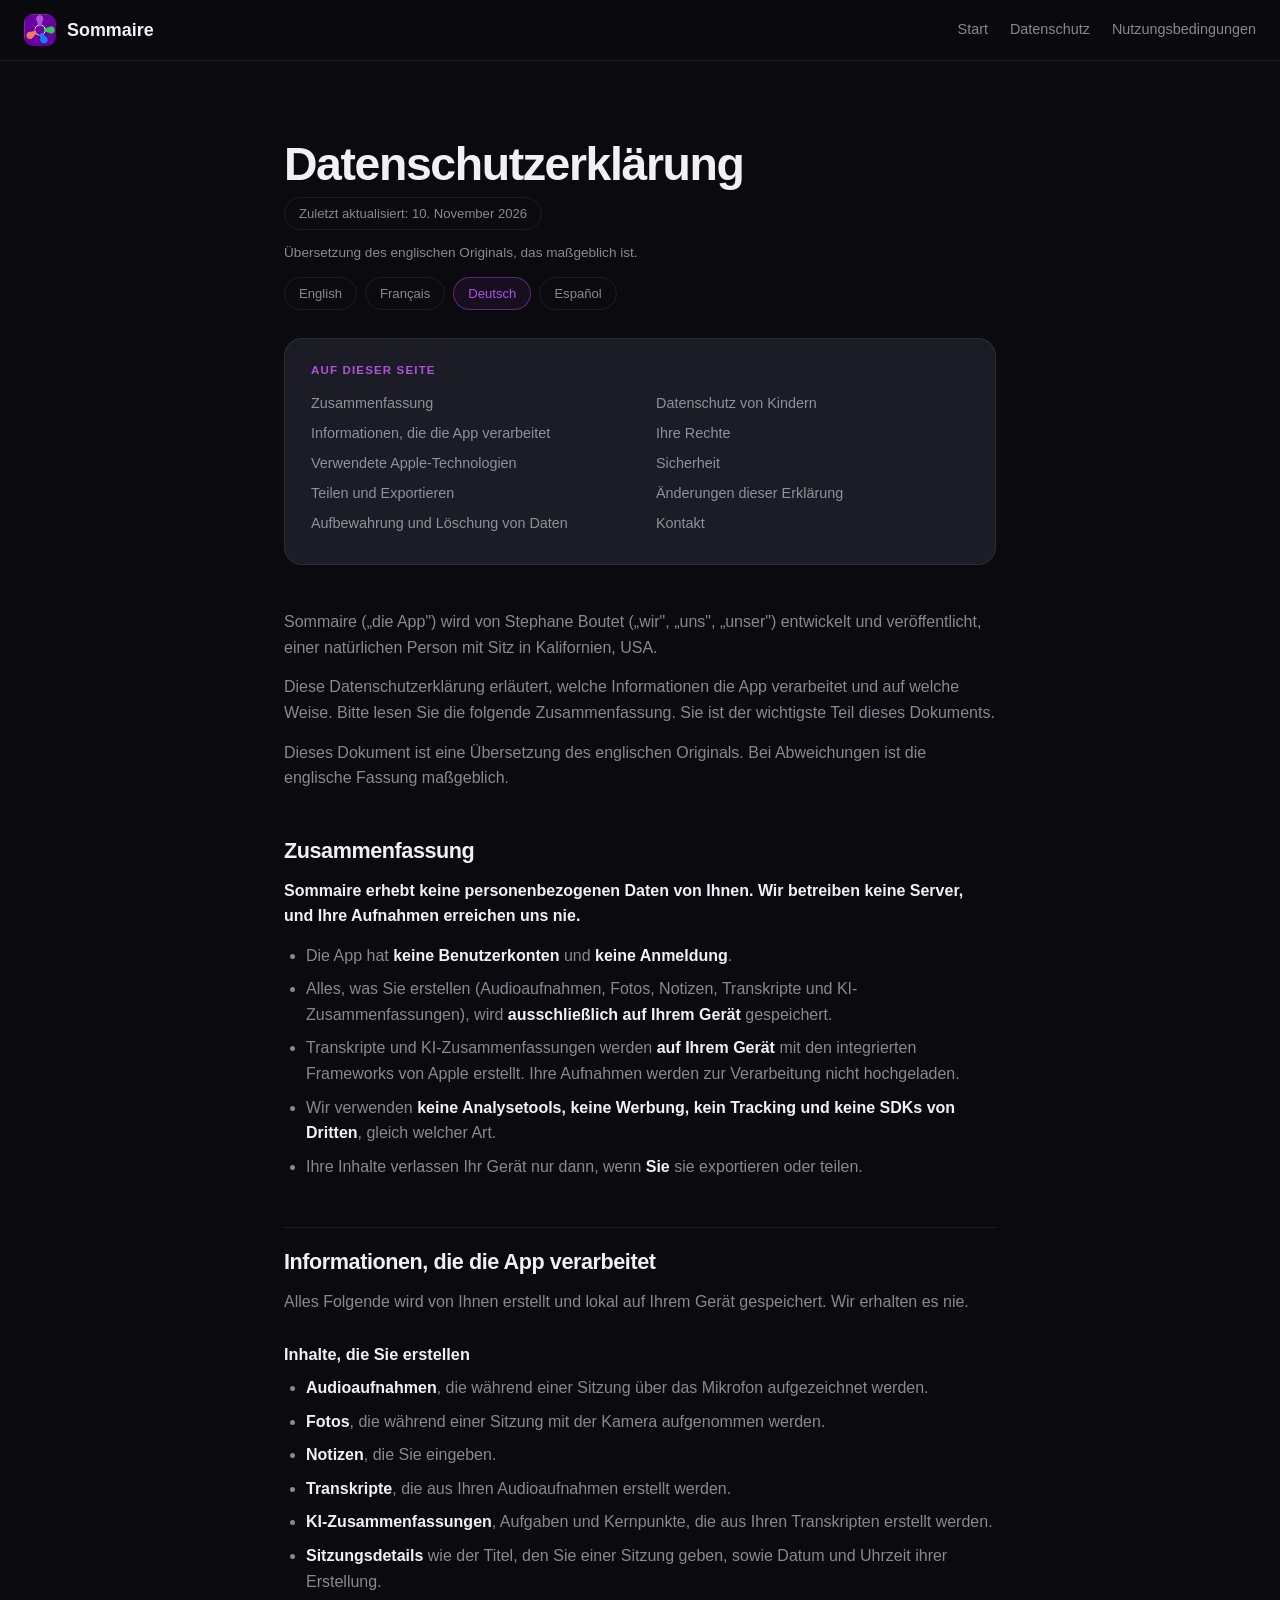
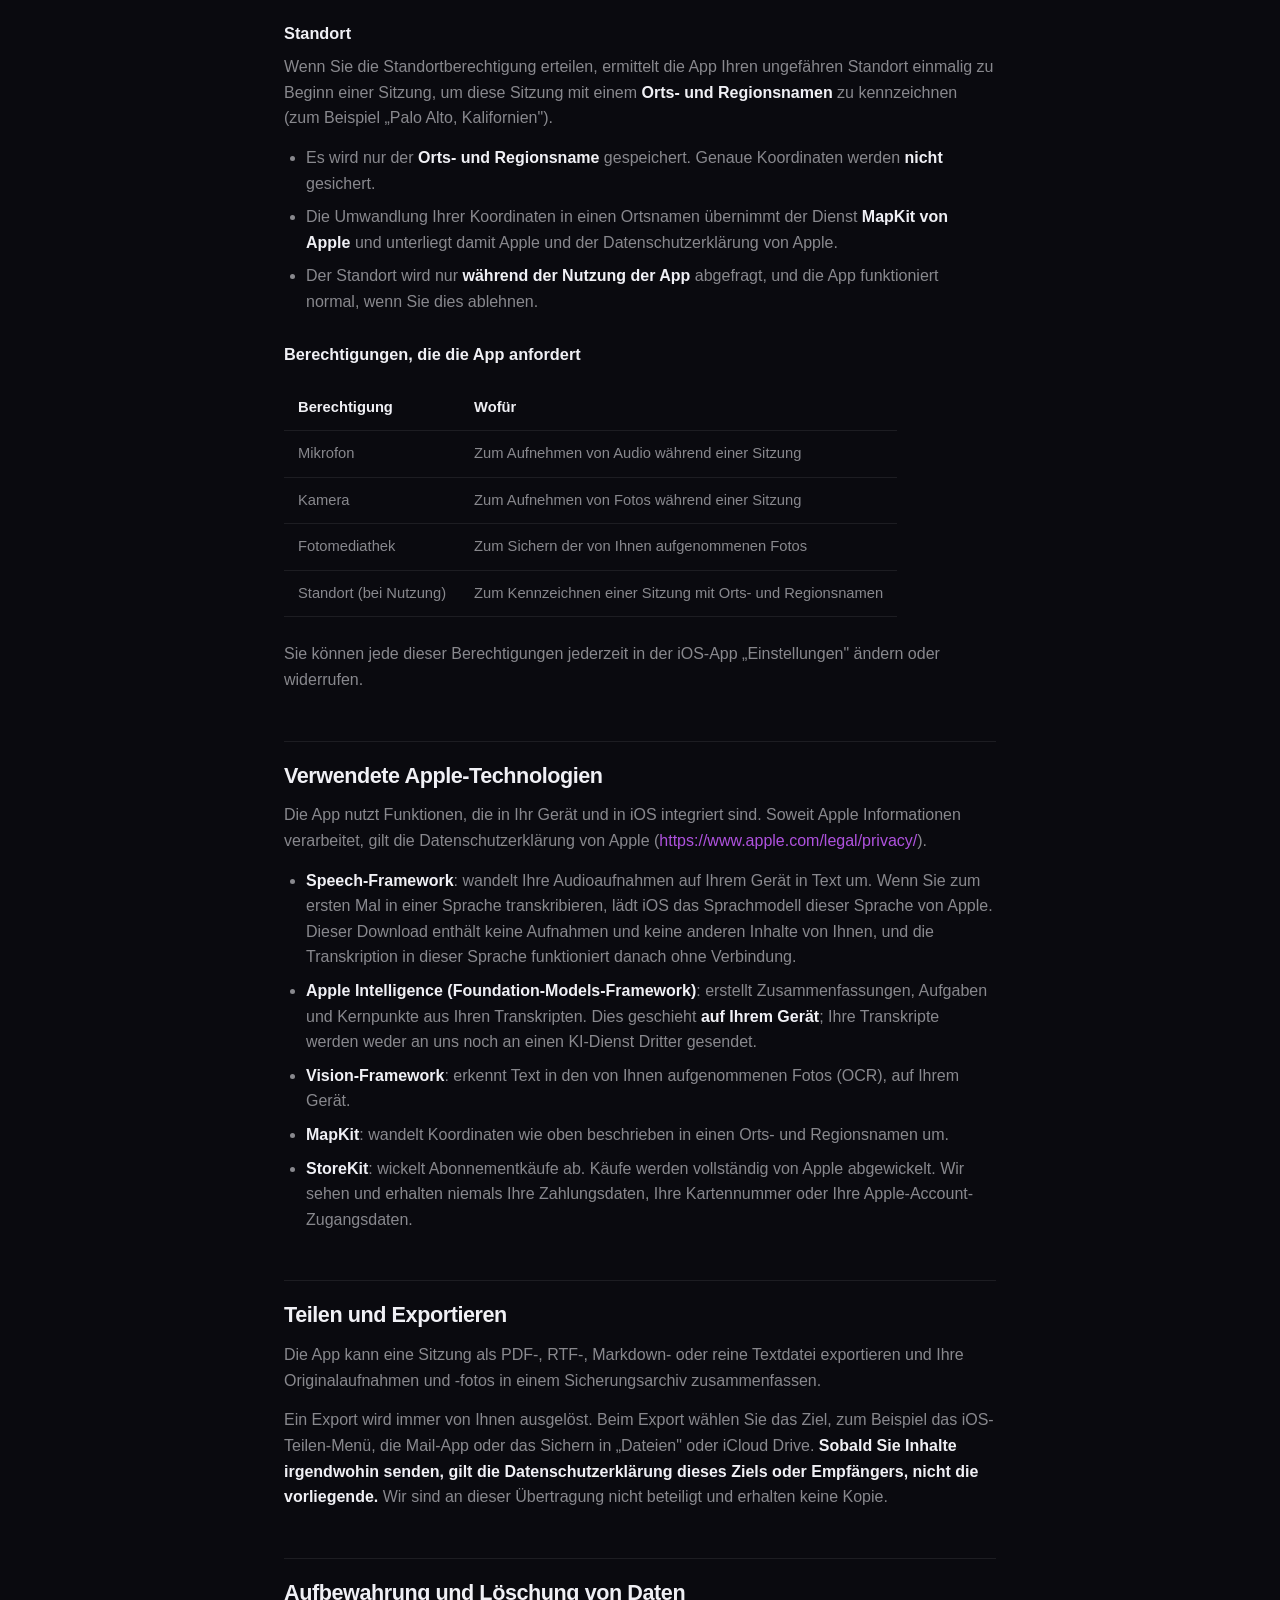
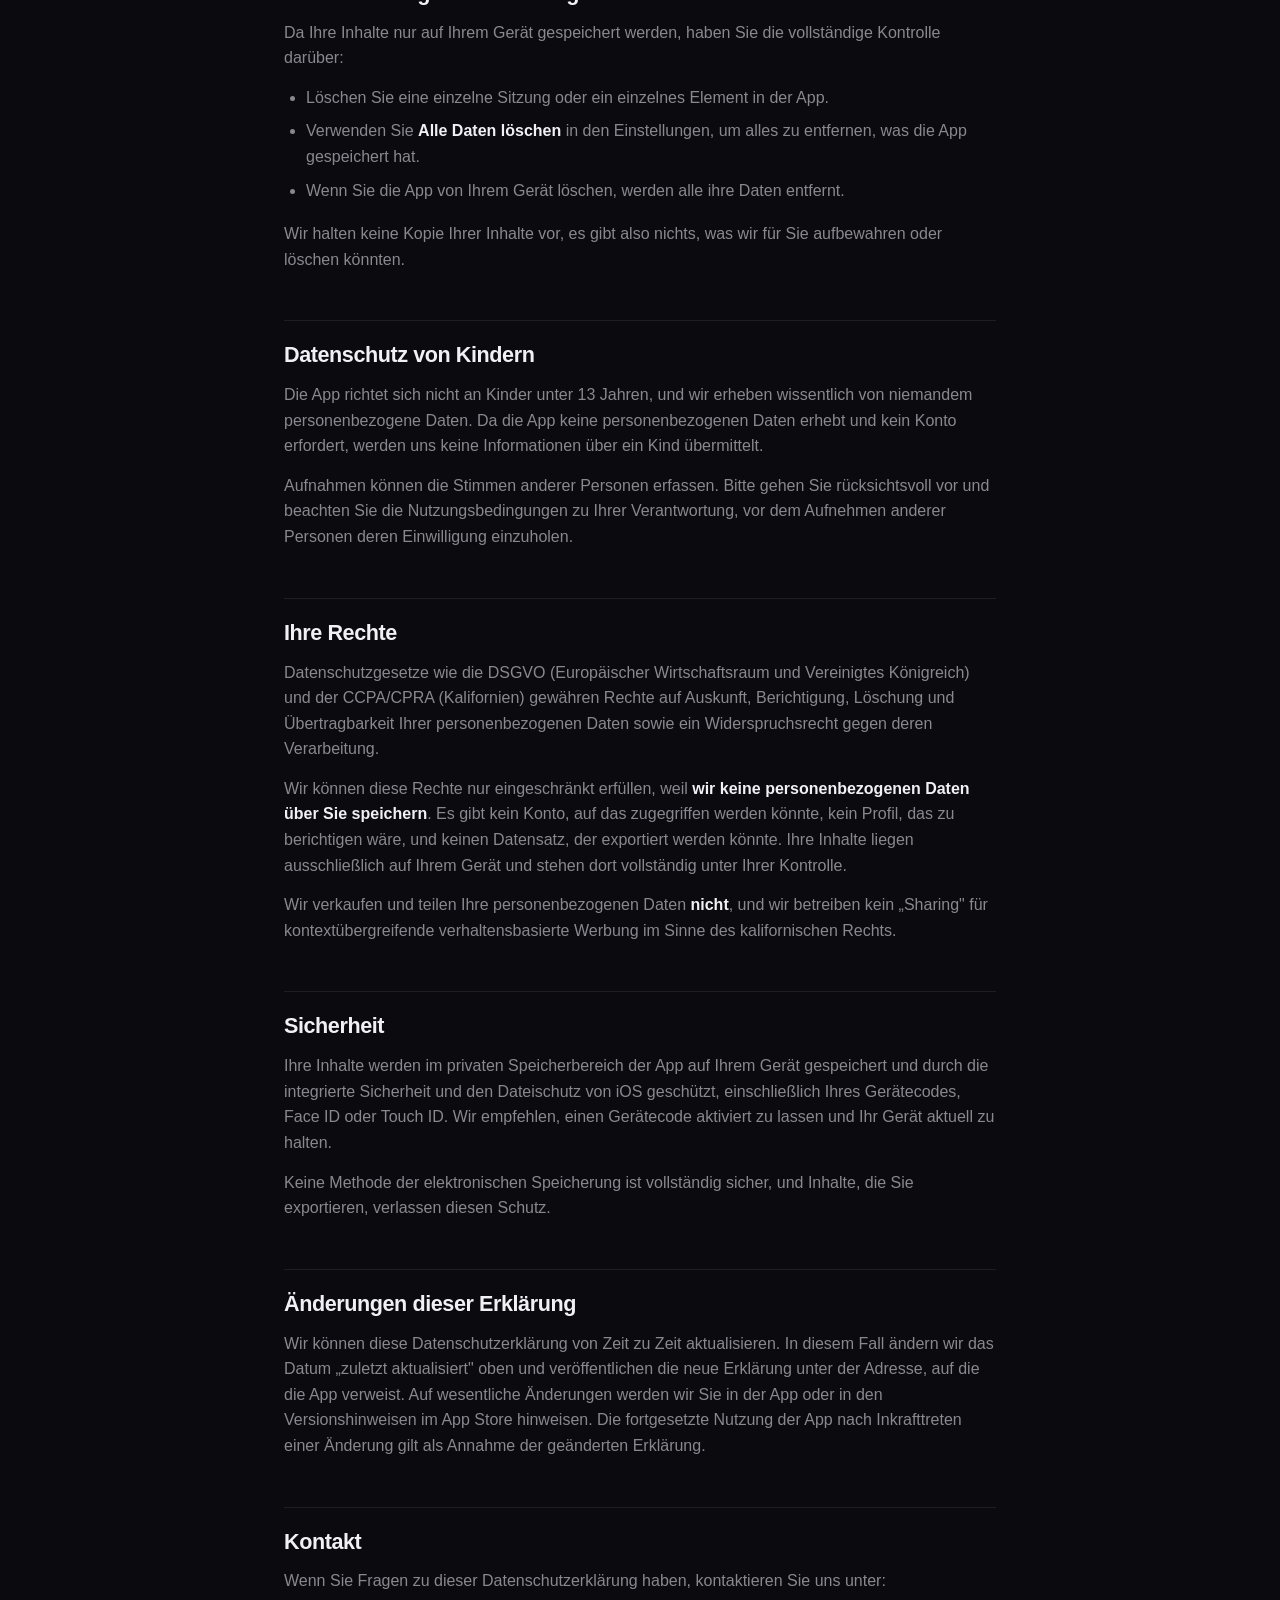
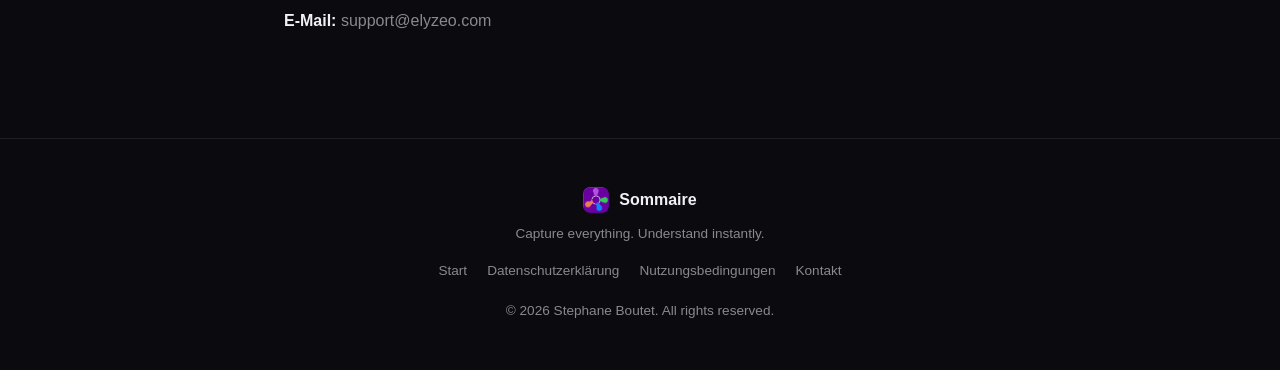
==== commit 192cbd25: "Update Privacy files Update privacy policy files in -en, -fr, -es, -de." ====
--- a/privacy-de.html
+++ b/privacy-de.html
@@ -27,7 +27,7 @@
 <main class="legal">
   <div class="container-narrow">
     <h1>Datenschutzerklärung</h1>
-    <span class="updated">Zuletzt aktualisiert: 16. September 2026</span>
+    <span class="updated">Zuletzt aktualisiert: 10. November 2026</span>
     <p class="legal-governs">Übersetzung des englischen Originals, das maßgeblich ist.</p>
     <nav class="legal-languages" aria-label="Language">
       <a href="privacy.html" lang="en">English</a>
@@ -50,6 +50,7 @@
         <li><a href="#kontakt">Kontakt</a></li>
       </ul>
     </nav>
+<p>Sommaire („die App&quot;) wird von Stephane Boutet („wir&quot;, „uns&quot;, „unser&quot;) entwickelt und veröffentlicht, einer natürlichen Person mit Sitz in Kalifornien, USA.</p>
 <p>Diese Datenschutzerklärung erläutert, welche Informationen die App verarbeitet und auf welche Weise. Bitte lesen Sie die folgende Zusammenfassung. Sie ist der wichtigste Teil dieses Dokuments.</p>
 <p>Dieses Dokument ist eine Übersetzung des englischen Originals. Bei Abweichungen ist die englische Fassung maßgeblich.</p>
 <h2 id="zusammenfassung">Zusammenfassung</h2>
@@ -63,7 +64,7 @@
 <p>Wenn Sie die Standortberechtigung erteilen, ermittelt die App Ihren ungefähren Standort einmalig zu Beginn einer Sitzung, um diese Sitzung mit einem <strong>Orts- und Regionsnamen</strong> zu kennzeichnen (zum Beispiel „Palo Alto, Kalifornien&quot;).</p>
 <ul><li>Es wird nur der <strong>Orts- und Regionsname</strong> gespeichert. Genaue Koordinaten werden <strong>nicht</strong> gesichert.</li><li>Die Umwandlung Ihrer Koordinaten in einen Ortsnamen übernimmt der Dienst <strong>MapKit von Apple</strong> und unterliegt damit Apple und der Datenschutzerklärung von Apple.</li><li>Der Standort wird nur <strong>während der Nutzung der App</strong> abgefragt, und die App funktioniert normal, wenn Sie dies ablehnen.</li></ul>
 <h3>Berechtigungen, die die App anfordert</h3>
-<table><thead><tr><th>Berechtigung</th><th>Wofür</th></tr></thead><tbody><tr><td>Mikrofon</td><td>Zum Aufnehmen von Audio während einer Sitzung</td></tr><tr><td>Spracherkennung</td><td>Zum Transkribieren Ihrer Aufnahmen in Text</td></tr><tr><td>Kamera</td><td>Zum Aufnehmen von Fotos während einer Sitzung</td></tr><tr><td>Fotomediathek</td><td>Zum Sichern der von Ihnen aufgenommenen Fotos</td></tr><tr><td>Standort (bei Nutzung)</td><td>Zum Kennzeichnen einer Sitzung mit Orts- und Regionsnamen</td></tr></tbody></table>
+<table><thead><tr><th>Berechtigung</th><th>Wofür</th></tr></thead><tbody><tr><td>Mikrofon</td><td>Zum Aufnehmen von Audio während einer Sitzung</td></tr><tr><td>Kamera</td><td>Zum Aufnehmen von Fotos während einer Sitzung</td></tr><tr><td>Fotomediathek</td><td>Zum Sichern der von Ihnen aufgenommenen Fotos</td></tr><tr><td>Standort (bei Nutzung)</td><td>Zum Kennzeichnen einer Sitzung mit Orts- und Regionsnamen</td></tr></tbody></table>
 <p>Sie können jede dieser Berechtigungen jederzeit in der iOS-App „Einstellungen&quot; ändern oder widerrufen.</p>
 <h2 id="verwendete-apple-technologien">Verwendete Apple-Technologien</h2>
 <p>Die App nutzt Funktionen, die in Ihr Gerät und in iOS integriert sind. Soweit Apple Informationen verarbeitet, gilt die Datenschutzerklärung von Apple (<a href="https://www.apple.com/legal/privacy/" rel="noopener">https://www.apple.com/legal/privacy/</a>).</p>
--- a/styles.css
+++ b/styles.css
@@ -32,9 +32,8 @@
 a:hover { text-decoration: underline; }
 img { max-width: 100%; display: block; }
 
-.serif { font-family: Georgia, "Times New Roman", serif; }
-h1 { font-size: clamp(2.6rem, 6vw, 4.6rem); font-weight: 700; letter-spacing: -0.03em; line-height: 1.05; }
-h2 { font-size: clamp(1.8rem, 3.5vw, 2.6rem); font-weight: 700; letter-spacing: -0.02em; line-height: 1.15; }
+h1 { font-size: clamp(2.6rem, 6vw, 4.6rem); font-weight: 600; letter-spacing: -0.03em; line-height: 1.05; }
+h2 { font-size: clamp(1.8rem, 3.5vw, 2.6rem); font-weight: 600; letter-spacing: -0.02em; line-height: 1.15; }
 h3 { font-size: 1.12rem; font-weight: 600; }
 p  { color: var(--muted); }
 
